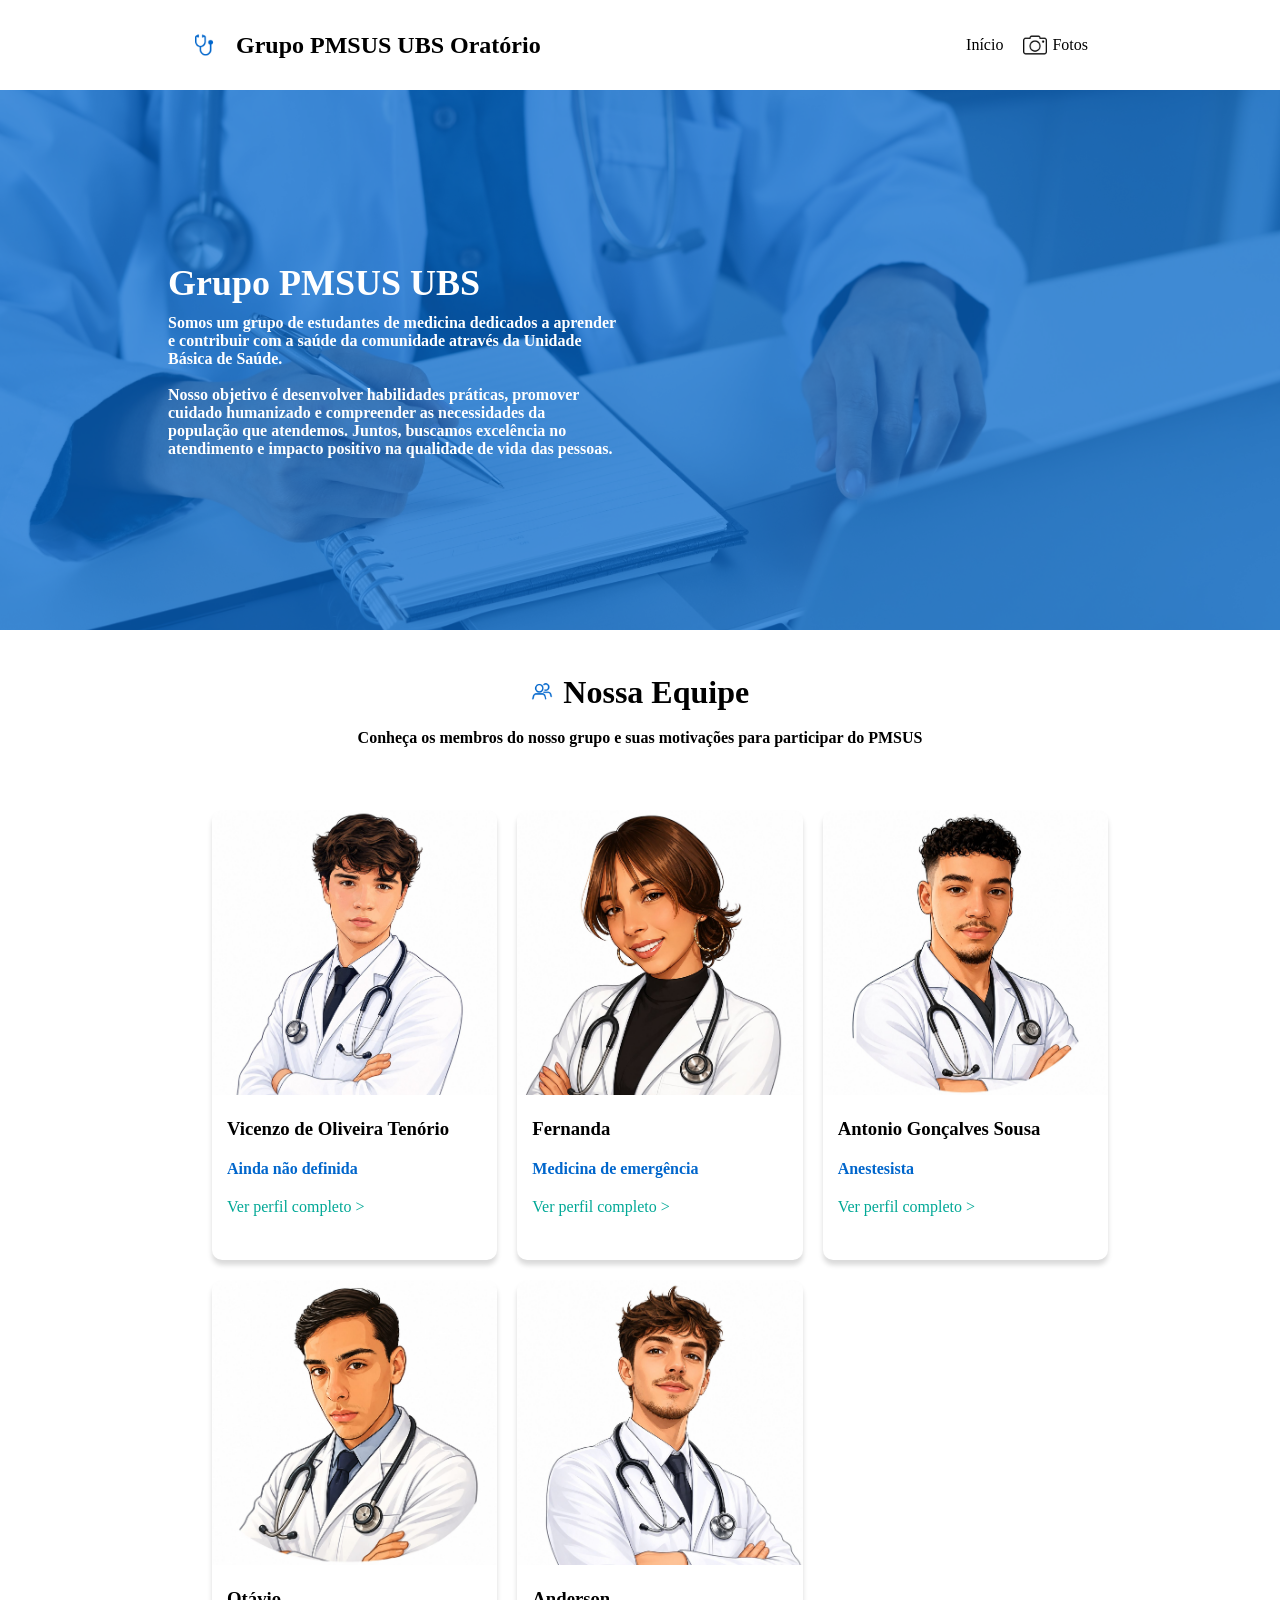
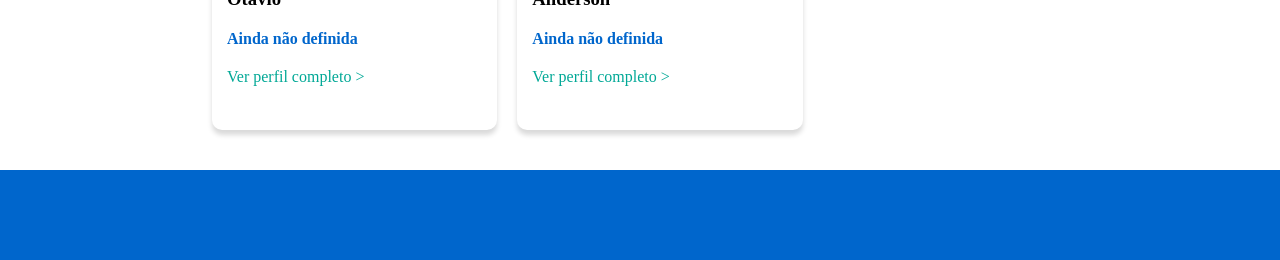
==== index.html @ 5a1e893e "Add initial HTML structure, CSS styles, and JavaScript for team member loading - Created index.html " ====
<!DOCTYPE html>
<html lang="en">

<head>
    <meta charset="UTF-8">
    <meta name="viewport" content="width=device-width, initial-scale=1.0">
    <title>Grupo PMSUS UBS</title>
    <link rel="stylesheet" href="css/styles.css">
</head>

<body>
    <div class="navbar">
        <div class="navFix">
            <div class="content">
                <img class="icon" src="css/assets/estetoscopio.png">
                <h2>Grupo PMSUS UBS Oratório</h2>
            </div>
            <div class="content">
                <a class="menu" href="#">Início</a>
                <a class="menu" href="#"><img class="icon" src="css/assets/camera.png"> Fotos</a>
            </div>
        </div>
    </div>

    <div class="home">
        <div class="bg">
            <div class="bgFix">
                <div class="section">
                    <h1>
                        Grupo PMSUS UBS
                    </h1>
                    <h4>
                        Somos um grupo de estudantes de medicina dedicados a aprender e contribuir com a saúde da comunidade
                        através da Unidade Básica de Saúde.
                        <br><br>
                        Nosso objetivo é desenvolver habilidades práticas, promover cuidado humanizado e compreender as
                        necessidades da população que atendemos. Juntos, buscamos excelência no atendimento e impacto positivo
                        na qualidade de vida das pessoas.
                    </h4>
                </div>
            </div>
        </div>
    </div>

    <div class="team">
        <div class="teamText">
            <div class="box">
                <img src="css/assets/grupo.png" class="iconTeam">
                <h1>
                    Nossa Equipe
                </h1>
            </div>
            <div class="box">
                <h4>Conheça os membros do nosso grupo e suas motivações para participar do PMSUS</h4>
            </div>
        </div>
        <div class="teamMembers">
            <div class="fix" id="teamContainer">
                
            </div>
        </div>
    </div>

    <div class="footer"></div>
</body>

</html>
<script src="js/script.js"></script>
---- css/styles.css ----
* {
    margin: 0;
    padding: 0;
    box-sizing: border-box;
}

.body {
    overflow-x: hidden;
}

.navbar {
    display: flex;
    background-color: #fff;
    color: #000;
    width: 100vw;
    height: 10vh;
    justify-content: center;
    align-items: center;
    box-shadow: 0px 4px 4px rgba(0, 0, 0, 0.25);
}

.navFix {
    display: flex;
    width: 80%;
    height: 40%;
    justify-content: space-between;
    align-items: center;
    padding: 0 5%;
}

.content {
    display: flex;
    align-items: center;
    gap: 20px;
}

.icon {
    width: 24px;
    height: 24px;
}

.menu {
    text-decoration: none;
    color: #000;
    font-size: 16px;
    font-weight: 500;
    text-align: center;
    align-items: center;
    display: flex;
    gap: 5px;
}

.home{
    width: 100vw;
    height: 60vh;
    background-image: url('/css/assets/back.jpg');
    background-size: cover;
    background-position: center;
}

.bg {
    background-color: #0066ccb3;
    width: 100%;
    height: 100%;
    padding: 0 50px 0 50px;
    display: flex;
    justify-content: center;
}

.bgFix {
    display: flex;
    width: 80%;
    height: 100%;
    align-items: center;
}

.section {
    width: 35vw;
    min-width: 35vw;
    height: 90%;
    display: flex;
    flex-direction: column;
    justify-content: center;
    color: #fff;
}

.section h1 {
    font-size: 36px;
    font-weight: 700;
    margin-bottom: 10px;
    text-decoration: bold;
}

.section h4 {
    min-width: 300px;
}

.iconTXX {
    width: 100%;
}

.team {
    padding-top: 40px;
}

.teamText {
    /* display: flex; */
}

.box {
    width: 100%;
    height: 5vh;
    display: flex;
    justify-content: center;
    align-items: center;
    gap: 10px;
}

.iconTeam {
    height: 50%;
}

.teamMembers {
    display: flex;
    width: 100%;
    height: fit-content;
    justify-content: center;
    margin: 20px;
}

.fix {
    display: grid;
    width: 70%;
    margin-top: 30px;
    grid-template-columns: repeat(auto-fit, minmax(250px, 1fr));
    gap: 20px;
    justify-items: center;
}

.card {
    min-width: 250px;
    max-width: 375px;
    height: 450px;
    border-radius: 10px;
    background-color: #fff;
    box-shadow: 0px 5px 5px rgba(0, 0, 0, 0.15);
    overflow: hidden;
}

.card:hover {
    transform: scale(1.01);
    box-shadow: 0px 10px 15px rgba(0, 0, 0, 0.3);
    transition: all 0.3s ease;
}

.image {
    width: 100%;
    height: 65%;
    max-height: 310px;
    border-radius: 10px 10px 0 0;
    object-fit: cover;
    overflow: hidden;
    object-position: center;
}

.image img {
    width: 100%;
    object-fit: cover;
    zoom: 1.2;
}

.info {
    display: flex;
    flex-direction: column;
    width: 100%;
    height: 50%;
    gap: 10px;
}

.footer {
    margin-top: 40px;
    width: 100%;
    height: 10vh;
    background-color: #0066cc;
}


.info {
    padding: 15px;
    gap: 20px;
}

.btn {
    text-decoration: none;
    color: #00A896;
}

.specialty {
    color: #0066cc;
}
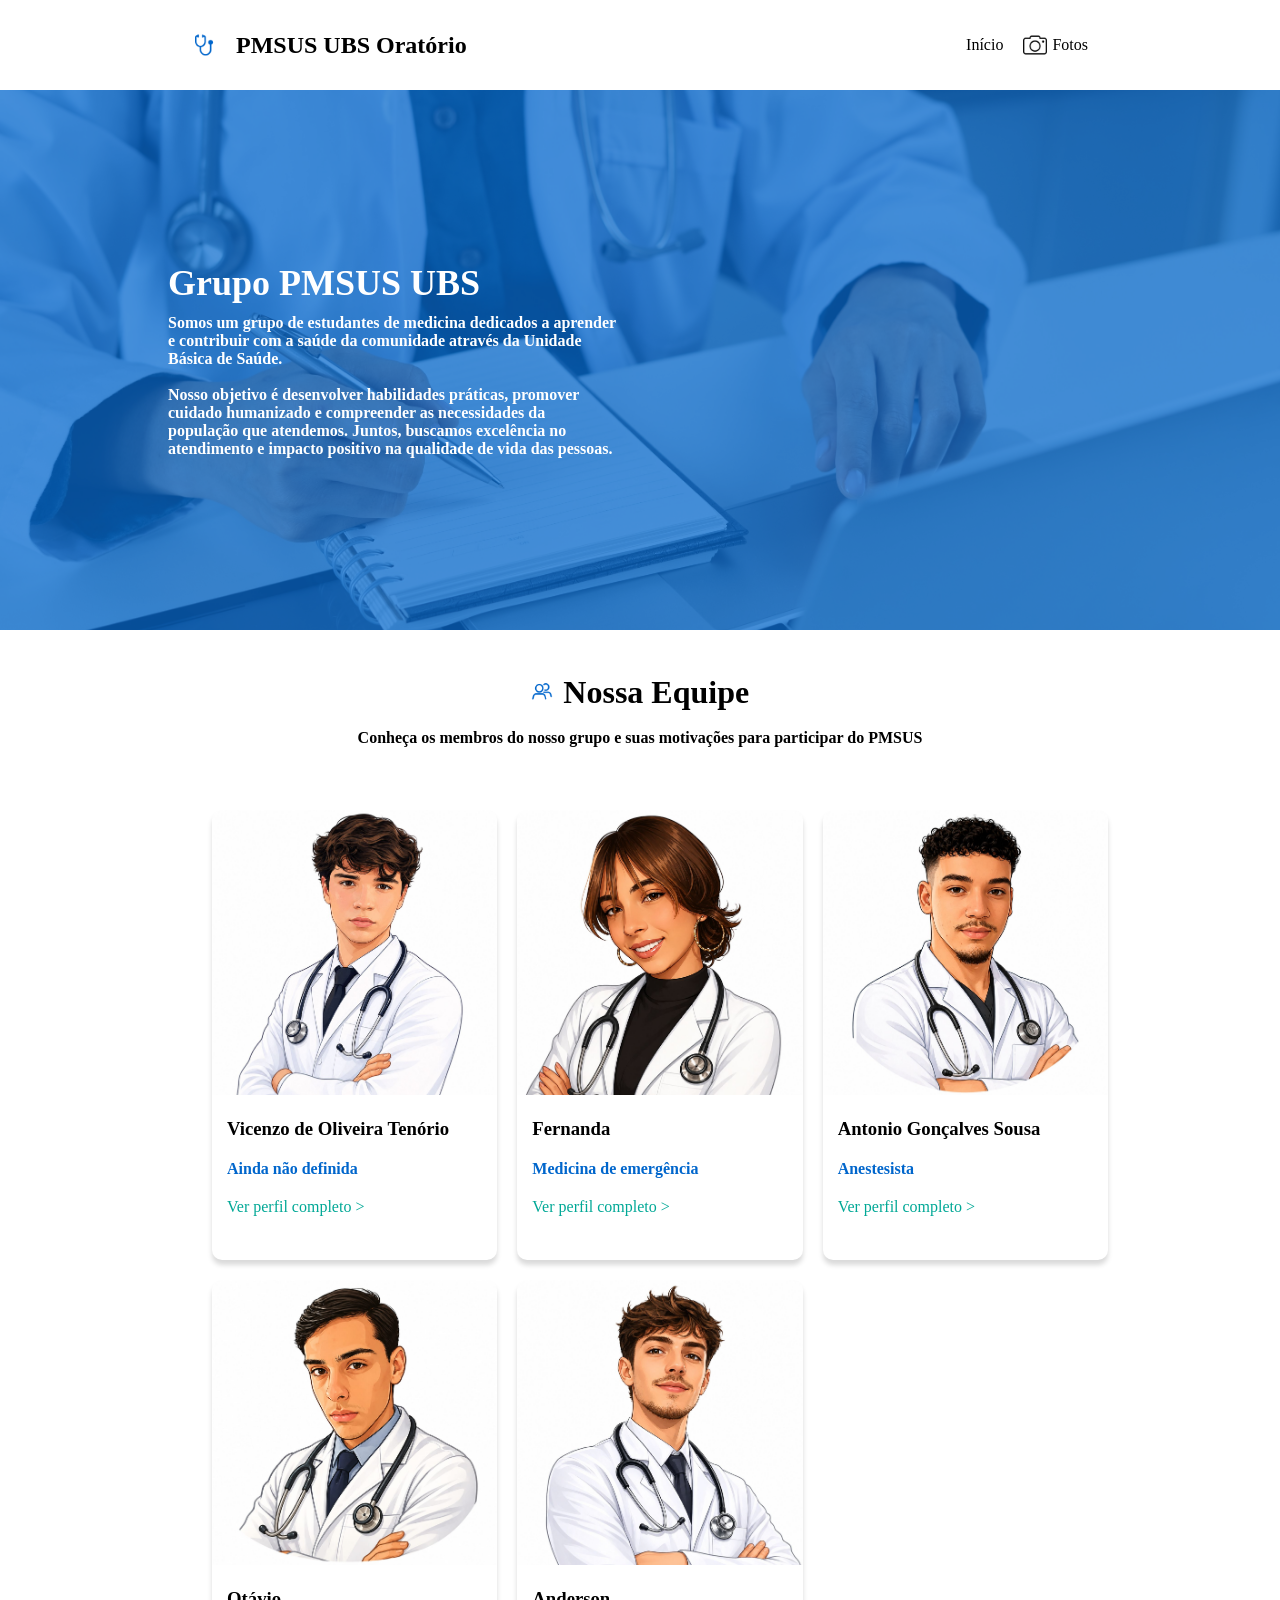
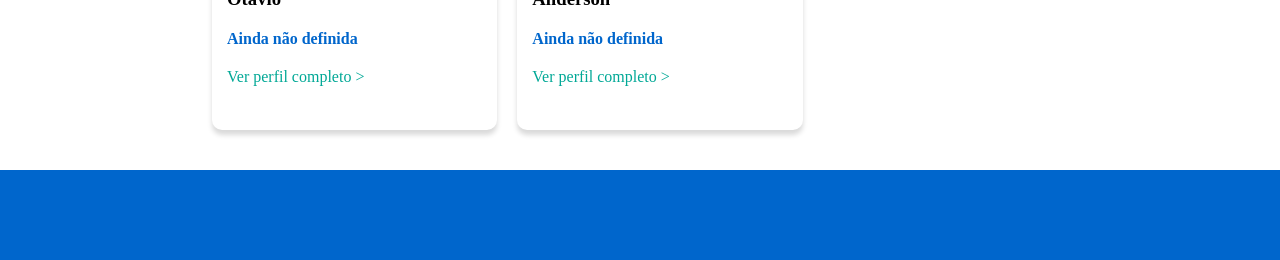
==== commit e3bbb907: "Add member profile page with layout and structure - Created a new HTML file for the member profile p" ====
--- a/index.html
+++ b/index.html
@@ -13,10 +13,10 @@
         <div class="navFix">
             <div class="content">
                 <img class="icon" src="css/assets/estetoscopio.png">
-                <h2>Grupo PMSUS UBS Oratório</h2>
+                <h2>PMSUS UBS Oratório</h2>
             </div>
             <div class="content">
-                <a class="menu" href="#">Início</a>
+                <a class="menu" href="./index.html">Início</a>
                 <a class="menu" href="#"><img class="icon" src="css/assets/camera.png"> Fotos</a>
             </div>
         </div>
--- a/css/styles.css
+++ b/css/styles.css
@@ -4,7 +4,7 @@
     box-sizing: border-box;
 }
 
-.body {
+body {
     overflow-x: hidden;
 }
 
@@ -50,7 +50,7 @@
     gap: 5px;
 }
 
-.home{
+.home {
     width: 100vw;
     height: 60vh;
     background-image: url('/css/assets/back.jpg');
@@ -114,6 +114,11 @@
     justify-content: center;
     align-items: center;
     gap: 10px;
+}
+
+.box h4 {
+    width: 70vw;
+    text-align: center;
 }
 
 .iconTeam {
@@ -199,3 +204,180 @@
     color: #0066cc;
 }
 
+.memberBg {
+    background-color: #f0f0f0;
+    width: 100%;
+    min-height: 100vh;
+        display: flex;
+    justify-content: center;
+    align-items: center;
+}
+
+.memberCard {
+    width: 60vw;
+    min-height: 125vh;
+    height: auto;
+    background-color: #fff;
+    border-radius: 40px;
+    box-shadow: 0px 5px 5px rgba(0, 0, 0, 0.15);
+    display: flex;
+    flex-direction: column;
+    align-items: center;
+    gap: 10px;
+    margin: 30px 0px;
+}
+
+.memberColor {
+    width: 100%;
+    height: 13vh;
+    background: linear-gradient(90deg, #0066cc 0%, #00A896 100%);
+    border-radius: 40px 40px 0 0;
+}
+
+.memberInfo {
+    display: flex;
+    flex-direction: column;
+    align-items: center;
+    gap: 15px;
+    padding: 20px;
+    text-align: center;
+}
+
+.memberImage {
+    width: 150px;
+    height: 150px;
+    border-radius: 50%;
+    object-fit: cover;
+    border: 5px solid #fff;
+    margin-top: -80px;
+}
+
+.memberContentFix {
+    display: flex;
+    flex-direction: column;
+    gap: 10px;
+    width: 80%;
+}
+
+.expectations {
+    margin-top: 20px;
+    width: 80%;
+    border: 1px solid #0066cc;
+    background-color: #0066cc20;
+    font-weight: 500;
+    border-radius: 20px;
+    display: flex;
+    gap: 5px;
+    align-items: center;
+}
+
+.fixExpectation {
+    display: flex;
+    flex-direction: column;
+    gap: 10px;
+    margin: 0 20px;
+}
+
+.expectationImg img {
+    width: 50px;
+    margin: 30px;
+}
+
+
+.challenges {
+    margin-top: 20px;
+    width: 80%;
+    border: 1px solid #f97316;
+    background-color: #f9731620;
+    font-weight: 500;
+    border-radius: 20px;
+    display: flex;
+    gap: 5px;
+    align-items: center;
+}
+
+.fixChallenges {
+    display: flex;
+    flex-direction: column;
+    gap: 10px;
+    margin: 0 20px;
+
+}
+
+.challengesImg img {
+    width: 50px;
+    margin: 30px;
+}
+
+
+.motivations {
+    margin: 20px 0;
+    width: 80%;
+    border: 1px solid #00a896;
+    background-color: #00a89620;
+    font-weight: 500;
+    border-radius: 20px;
+    display: flex;
+    gap: 5px;
+    align-items: center;
+}
+
+.fixMotivations {
+    display: flex;
+    flex-direction: column;
+    gap: 10px;
+    margin: 0 20px;
+}
+
+.motivationsImg img {
+    width: 50px;
+    margin: 30px;
+}
+
+.expectations,
+.challenges,
+.motivations {
+    width: 80%;
+    min-height: 120px;
+    height: auto; /* ESSENCIAL */
+    padding: 15px;
+    align-items: flex-start; /* evita cortar texto */
+}
+
+.fixExpectation,
+.fixChallenges,
+.fixMotivations {
+    display: flex;
+    flex-direction: column;
+    gap: 10px;
+    margin: 0 20px;
+    height: auto; /* ESSENCIAL */
+}
+
+p {
+    word-wrap: break-word;
+    overflow-wrap: break-word;
+}
+
+@media (max-width: 768px) {
+    .memberCard {
+        width: 90vw;
+    }
+
+    .expectations,
+    .challenges,
+    .motivations {
+        flex-direction: column;
+        align-items: flex-start;
+    }
+
+    .expectationImg img,
+    .challengesImg img,
+    .motivationsImg img {
+        margin: 10px;
+    }
+
+    .navFix {
+        width: 100%;
+    }
+}
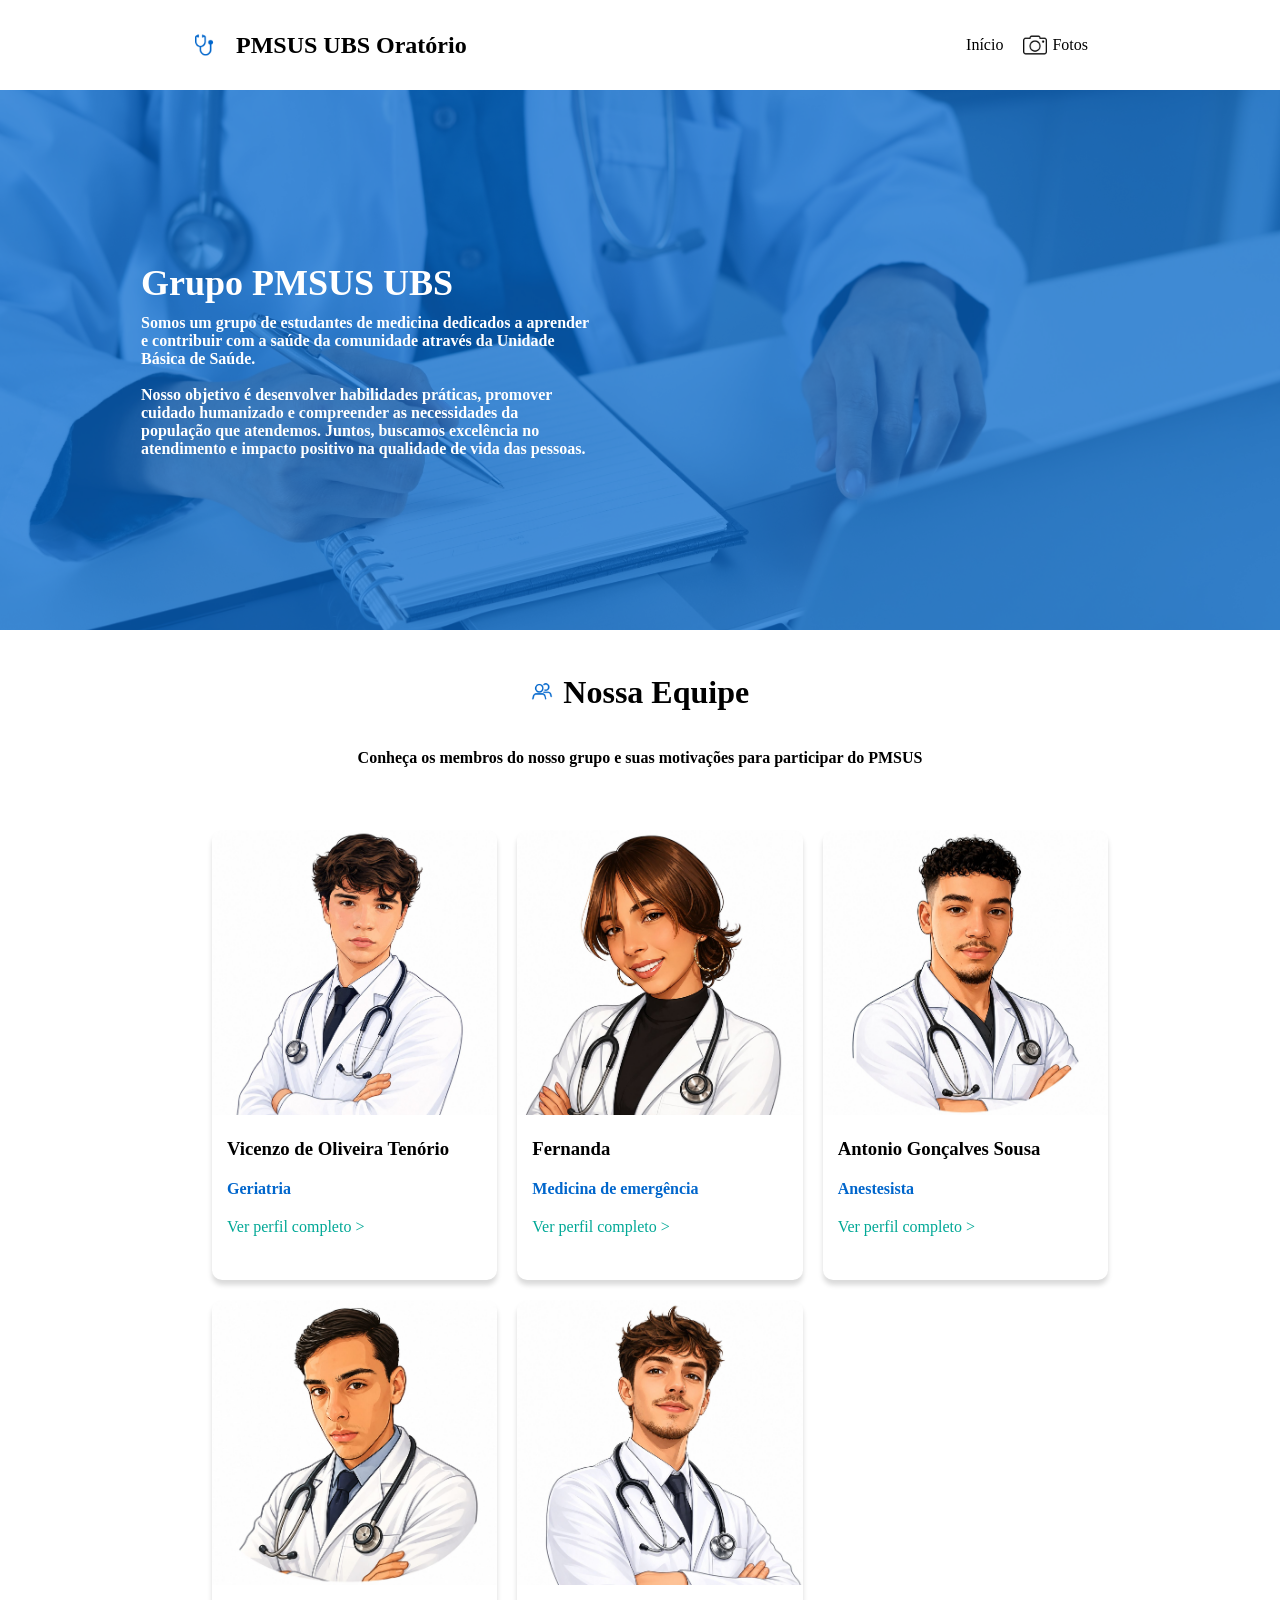
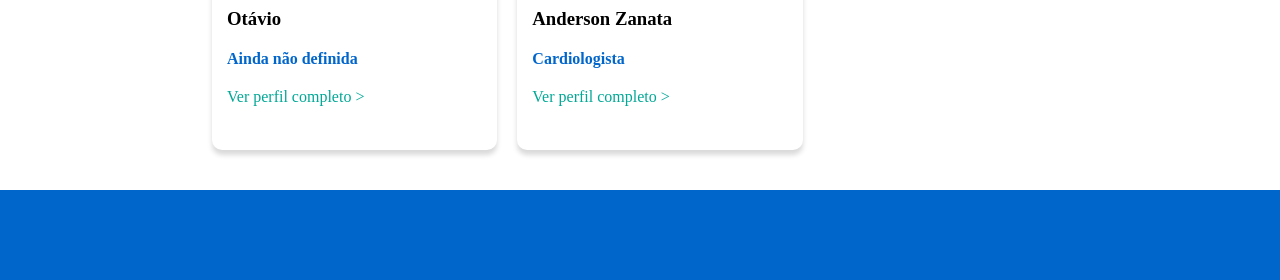
==== commit e511bc84: "Update team introduction text for clarity and improve formatting" ====
--- a/index.html
+++ b/index.html
@@ -4,6 +4,7 @@
 <head>
     <meta charset="UTF-8">
     <meta name="viewport" content="width=device-width, initial-scale=1.0">
+    <link rel="icon" href="./css/assets/iconTXX.png" type="image/png">
     <title>Grupo PMSUS UBS</title>
     <link rel="stylesheet" href="css/styles.css">
 </head>
@@ -30,11 +31,13 @@
                         Grupo PMSUS UBS
                     </h1>
                     <h4>
-                        Somos um grupo de estudantes de medicina dedicados a aprender e contribuir com a saúde da comunidade
+                        Somos um grupo de estudantes de medicina dedicados a aprender e contribuir com a saúde da
+                        comunidade
                         através da Unidade Básica de Saúde.
                         <br><br>
                         Nosso objetivo é desenvolver habilidades práticas, promover cuidado humanizado e compreender as
-                        necessidades da população que atendemos. Juntos, buscamos excelência no atendimento e impacto positivo
+                        necessidades da população que atendemos. Juntos, buscamos excelência no atendimento e impacto
+                        positivo
                         na qualidade de vida das pessoas.
                     </h4>
                 </div>
@@ -56,7 +59,7 @@
         </div>
         <div class="teamMembers">
             <div class="fix" id="teamContainer">
-                
+
             </div>
         </div>
     </div>
--- a/css/styles.css
+++ b/css/styles.css
@@ -4,7 +4,7 @@
     box-sizing: border-box;
 }
 
-body {
+html, body {
     overflow-x: hidden;
 }
 
@@ -12,7 +12,7 @@
     display: flex;
     background-color: #fff;
     color: #000;
-    width: 100vw;
+    width: 100%;
     height: 10vh;
     justify-content: center;
     align-items: center;
@@ -51,9 +51,9 @@
 }
 
 .home {
-    width: 100vw;
+    width: 100%;
     height: 60vh;
-    background-image: url('/css/assets/back.jpg');
+    background-image: url('../css/assets/back.jpg');
     background-size: cover;
     background-position: center;
 }
@@ -62,7 +62,7 @@
     background-color: #0066ccb3;
     width: 100%;
     height: 100%;
-    padding: 0 50px 0 50px;
+    padding: 0 50px 0 20px;
     display: flex;
     justify-content: center;
 }
@@ -104,7 +104,9 @@
 }
 
 .teamText {
-    /* display: flex; */
+    display: flex;
+    flex-direction: column;
+    gap: 20px;
 }
 
 .box {
@@ -198,6 +200,7 @@
 .btn {
     text-decoration: none;
     color: #00A896;
+    cursor: pointer;
 }
 
 .specialty {
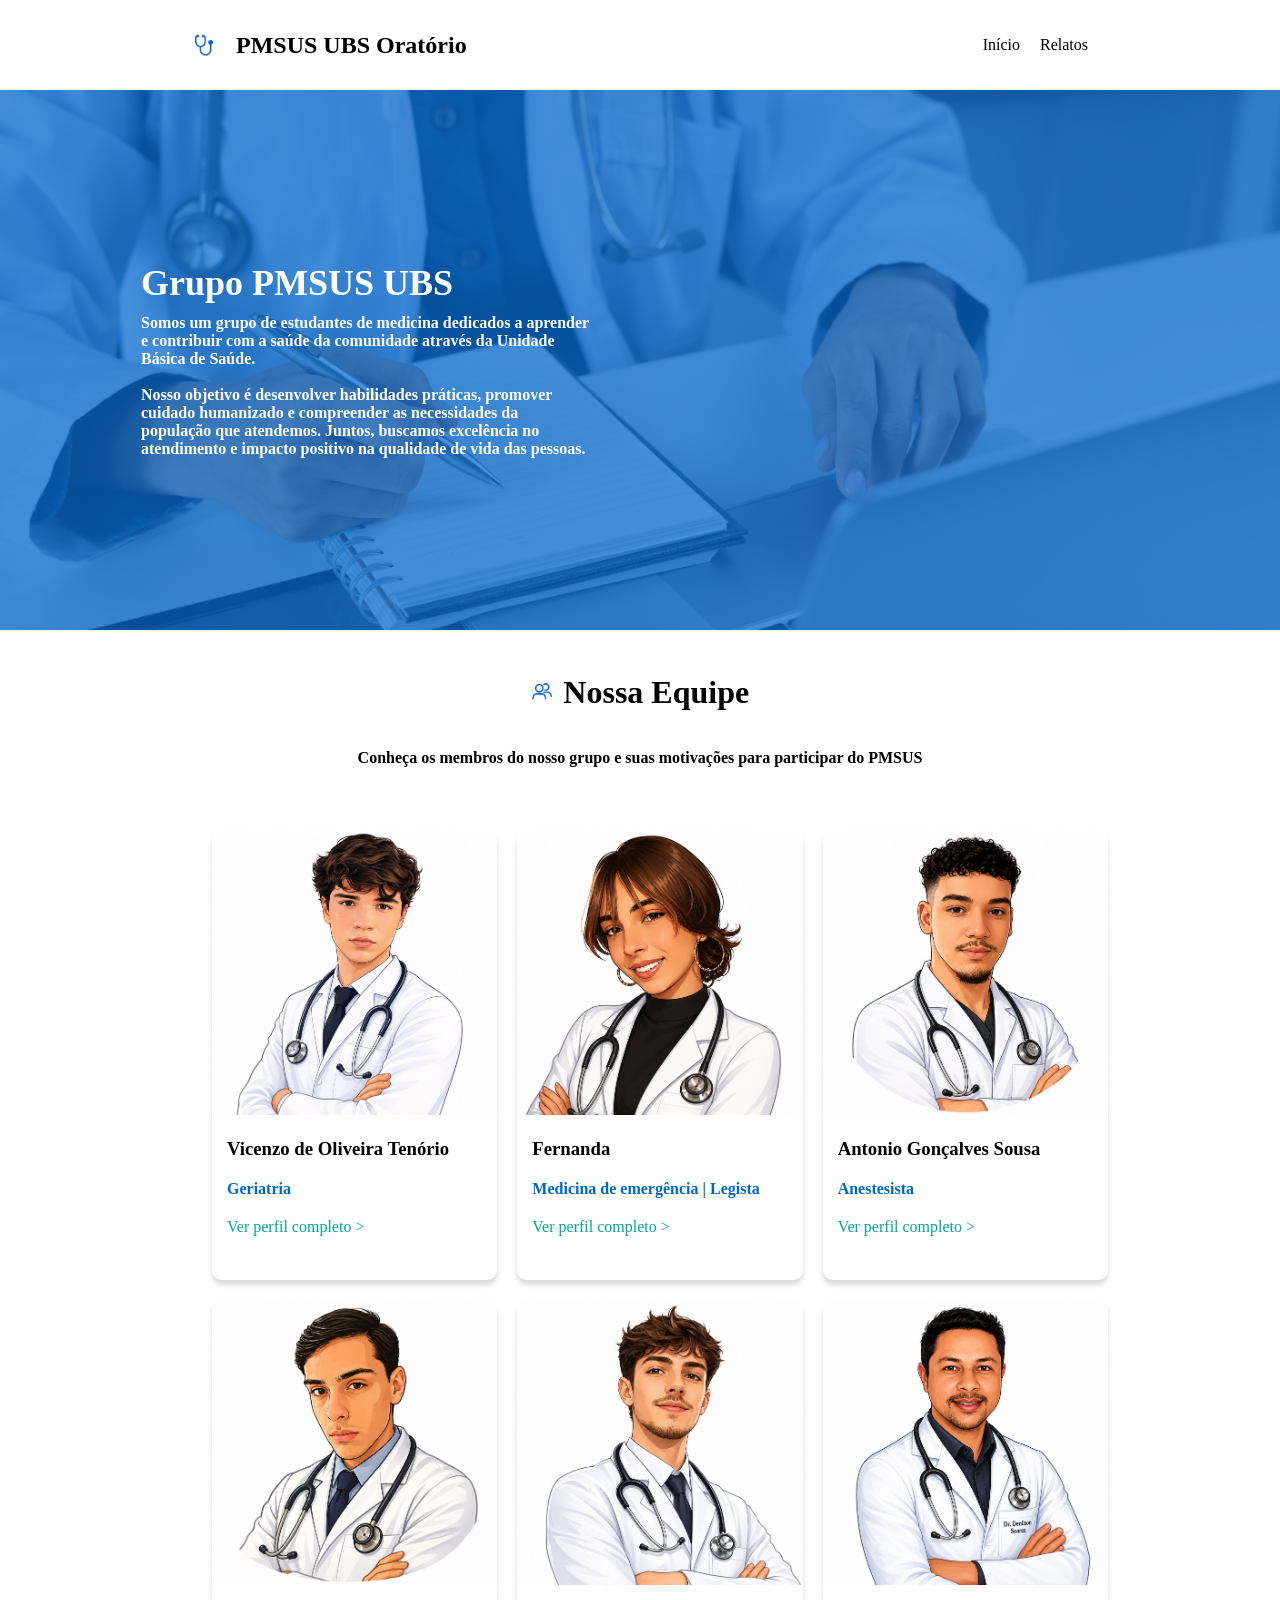
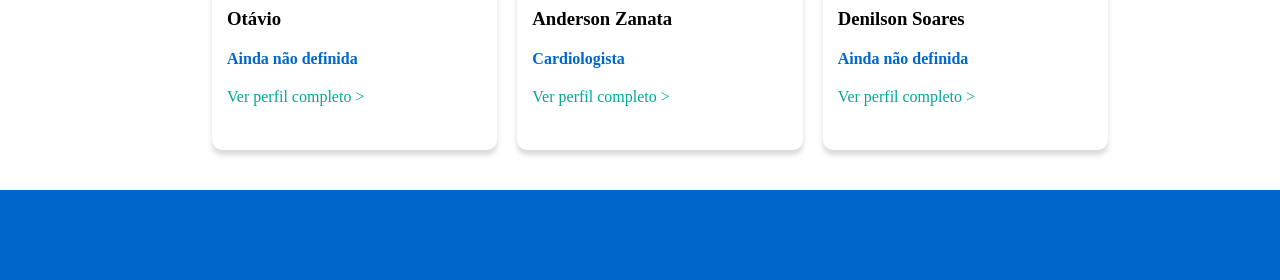
==== commit b45d0173: "Add relatos page and update navigation links for improved access to health reports Co-authored-by: C" ====
--- a/index.html
+++ b/index.html
@@ -18,7 +18,7 @@
             </div>
             <div class="content">
                 <a class="menu" href="./index.html">Início</a>
-                <a class="menu" href="#"><img class="icon" src="css/assets/camera.png"> Fotos</a>
+                <a class="menu" href="./relatosPage/relatos.html">Relatos</a>
             </div>
         </div>
     </div>
--- a/css/styles.css
+++ b/css/styles.css
@@ -383,4 +383,28 @@
     .navFix {
         width: 100%;
     }
+}
+
+.relatosCard {
+    display: flex;
+    flex-direction: column;
+    align-items: center;
+    gap: 20px;
+    padding: 40px;
+    text-align: center;
+}
+
+.relatoBtn {
+    text-decoration: none;
+    background-color: #0066cc;
+    color: white;
+    padding: 12px 24px;
+    border-radius: 12px;
+    font-weight: 600;
+    transition: 0.3s;
+}
+
+.relatoBtn:hover {
+    background-color: #0052a3;
+    transform: scale(1.03);
 }
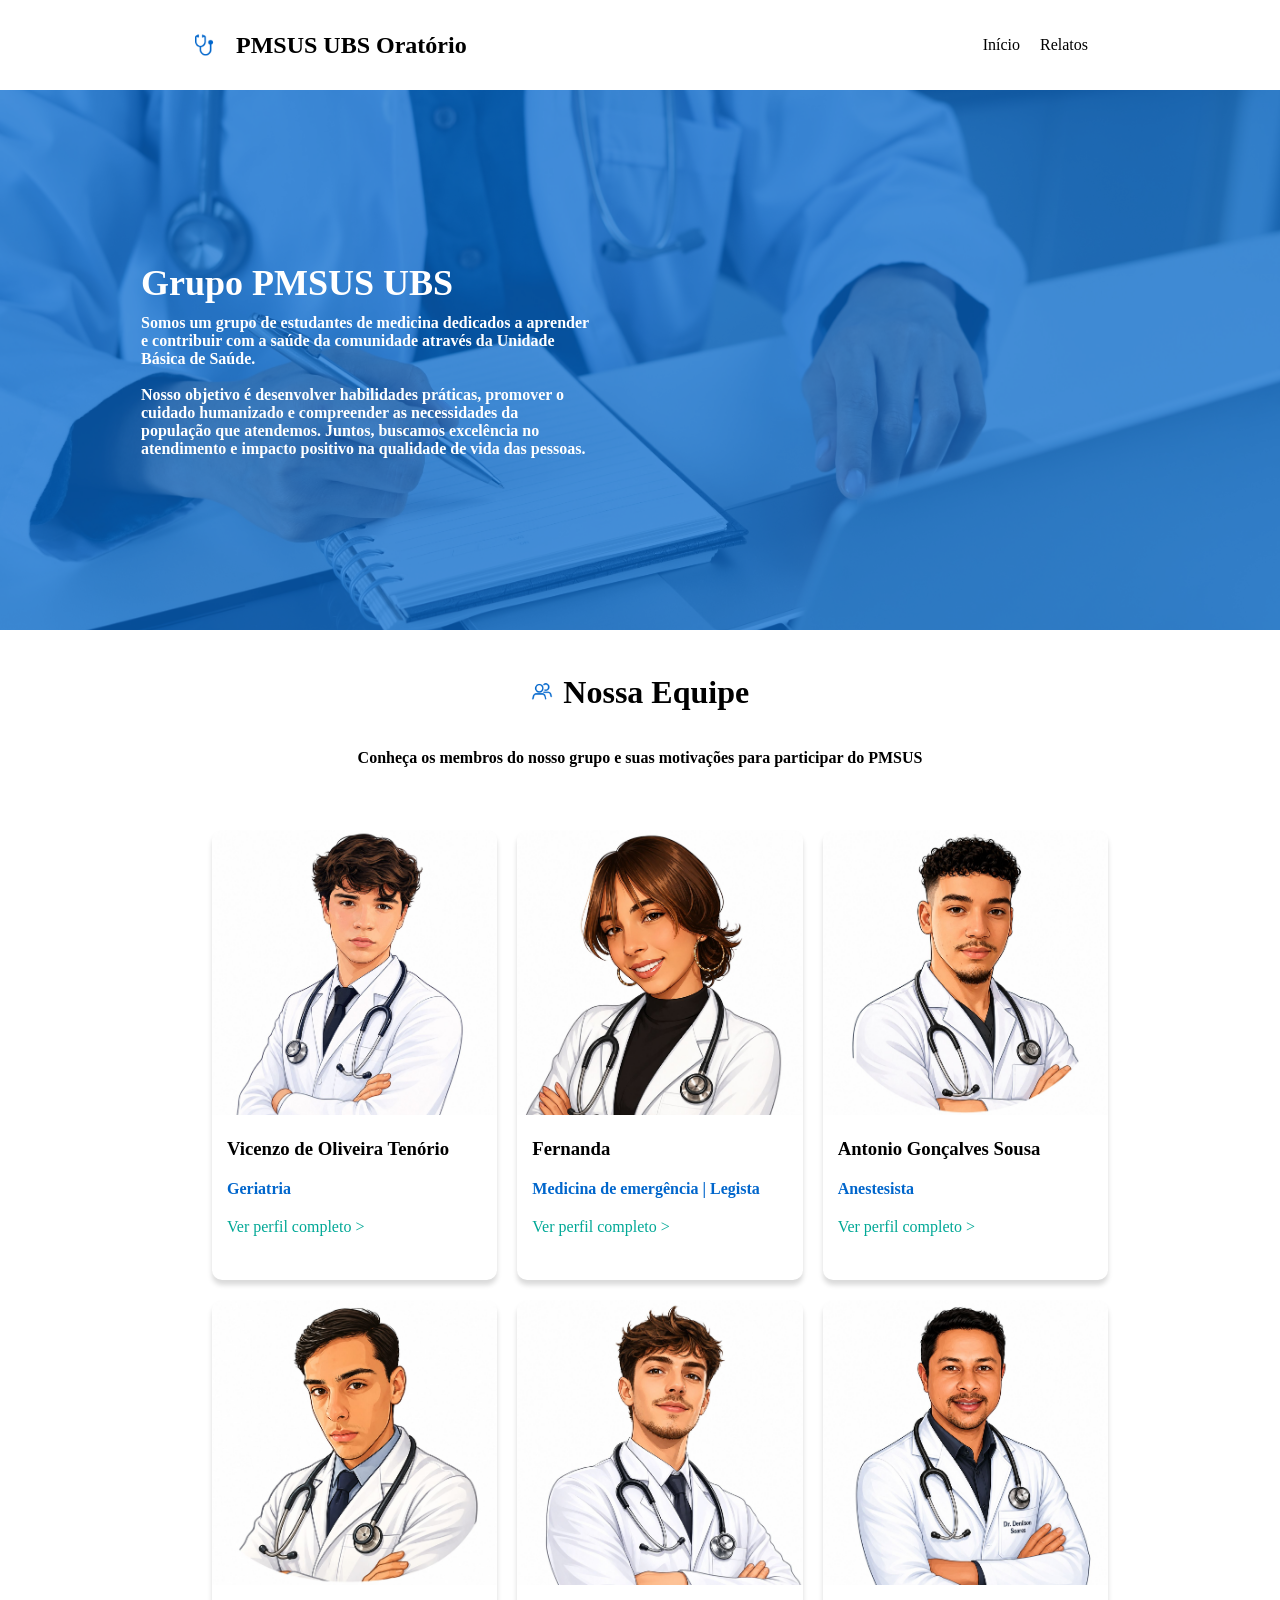
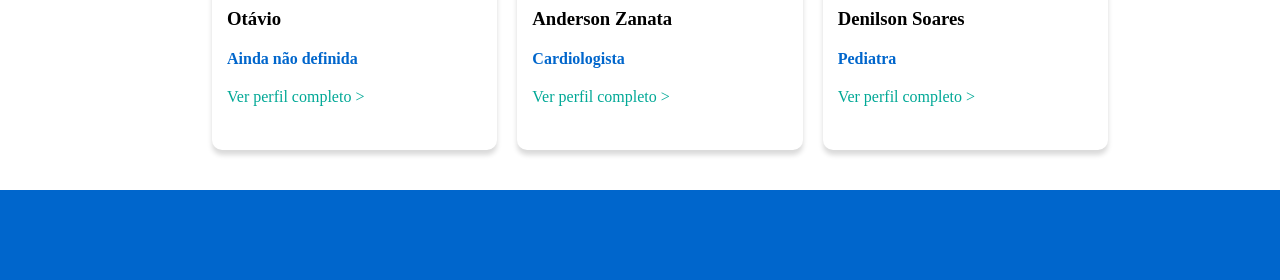
==== commit ba1d75f2: "Fix Antonio's name for consistency and improve phrasing in mission statement" ====
--- a/index.html
+++ b/index.html
@@ -35,7 +35,7 @@
                         comunidade
                         através da Unidade Básica de Saúde.
                         <br><br>
-                        Nosso objetivo é desenvolver habilidades práticas, promover cuidado humanizado e compreender as
+                        Nosso objetivo é desenvolver habilidades práticas, promover o cuidado humanizado e compreender as
                         necessidades da população que atendemos. Juntos, buscamos excelência no atendimento e impacto
                         positivo
                         na qualidade de vida das pessoas.
--- a/css/styles.css
+++ b/css/styles.css
@@ -228,6 +228,7 @@
     align-items: center;
     gap: 10px;
     margin: 30px 0px;
+    padding-bottom: 20px;
 }
 
 .memberColor {
@@ -407,4 +408,41 @@
 .relatoBtn:hover {
     background-color: #0052a3;
     transform: scale(1.03);
+}
+
+.dayReport {
+    width: 75%;
+    margin: 20px;
+}
+
+.dayReport details {
+    background-color: #fff;
+    border-radius: 8px;
+    padding: 15px;
+    box-shadow: 0 2px 5px rgba(0,0,0,0.1);
+}
+
+.dayReport summary {
+    font-size: 20px;
+    font-weight: bold;
+    cursor: pointer;
+    list-style: none;
+}
+
+.dayReport summary::-webkit-details-marker {
+    display: none;
+}
+
+.dayReport summary::after {
+    content: " ▼";
+    font-size: 14px;
+}
+
+.dayReport details[open] summary::after {
+    content: " ▲";
+}
+
+.dayReport p {
+    margin-top: 15px;
+    line-height: 1.6;
 }
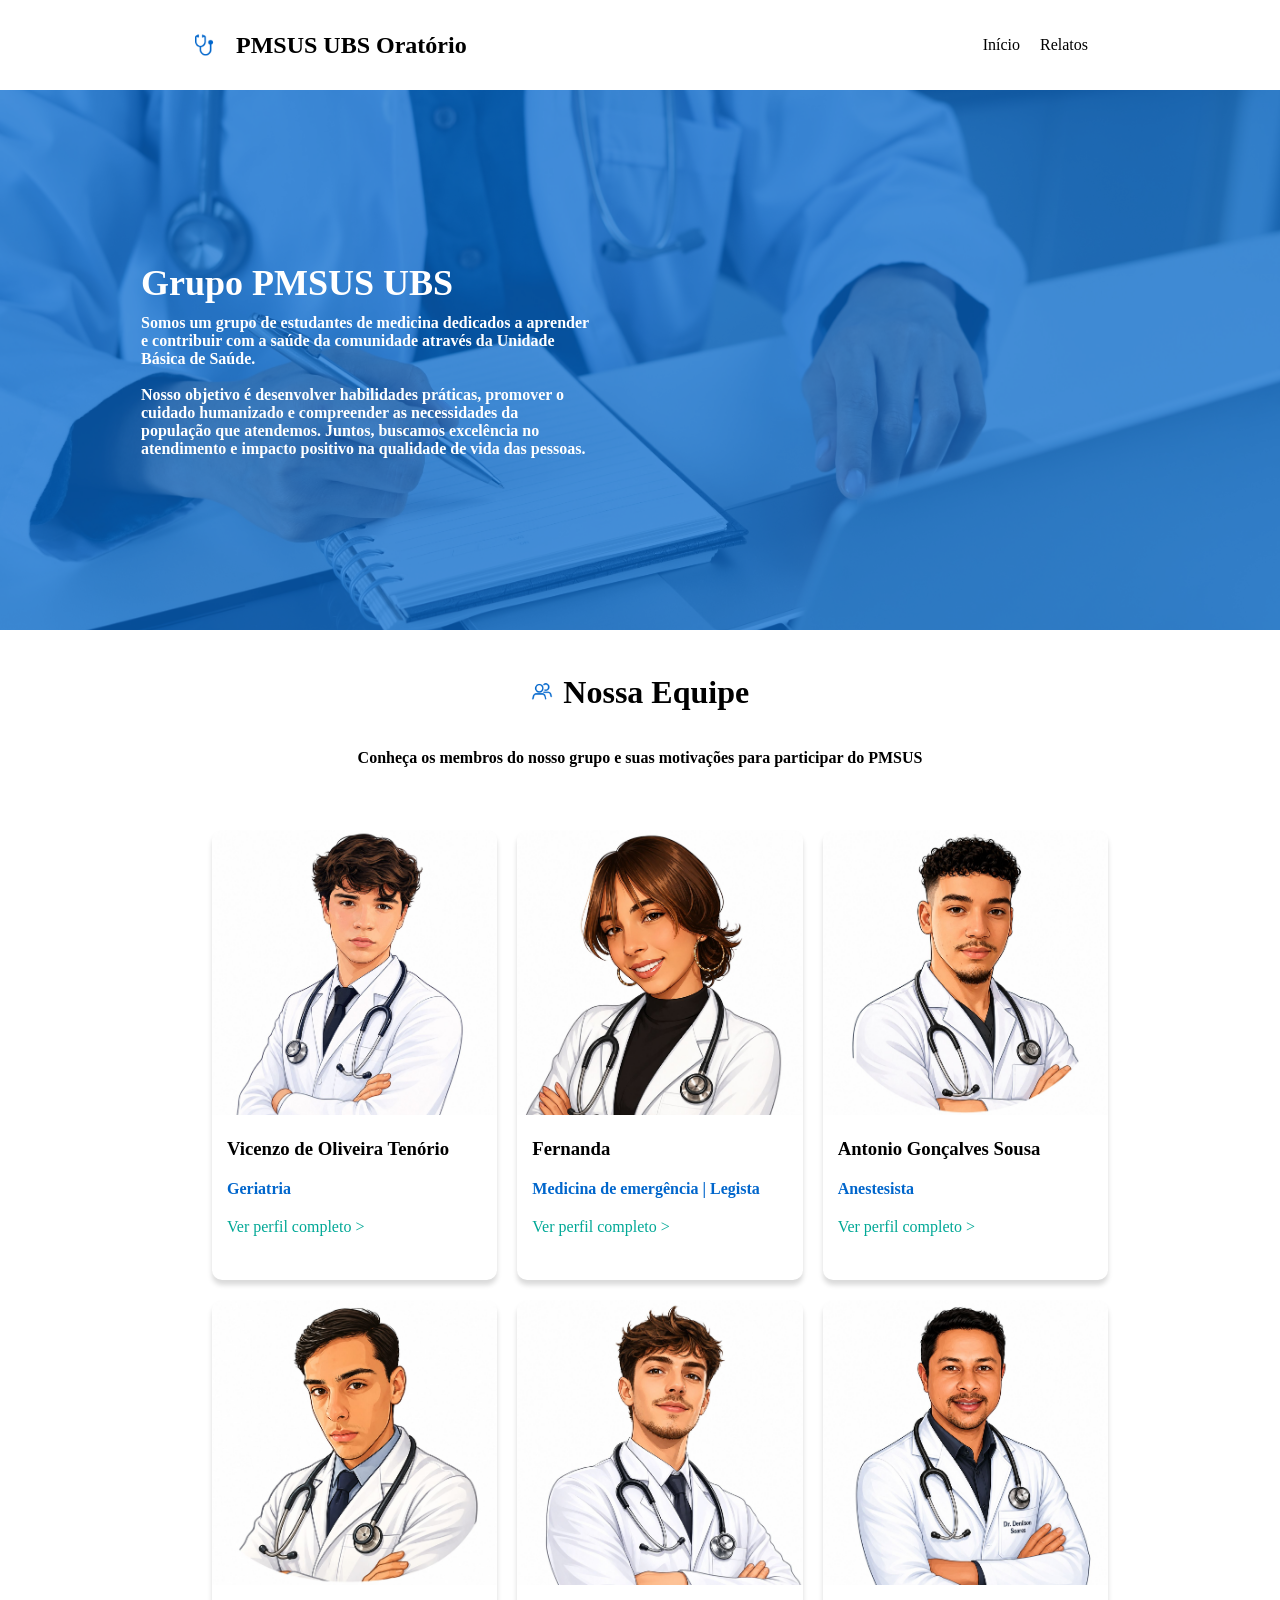
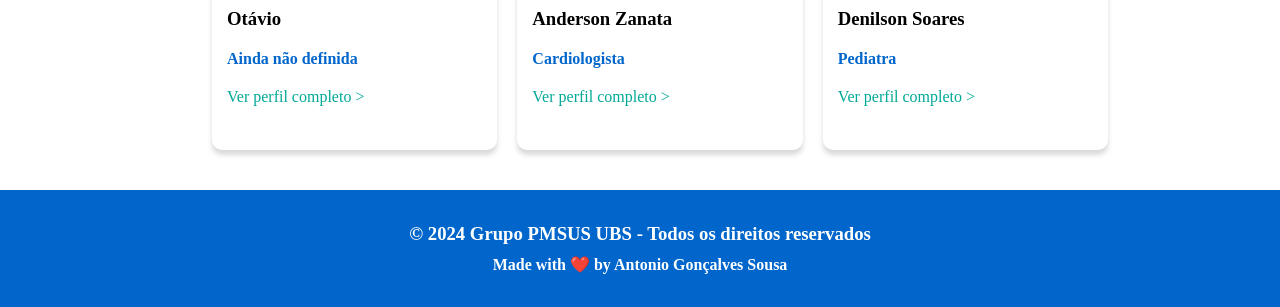
==== commit 538aac85: "Enhance footer with copyright notice and improve layout styling Co-authored-by: Copilot <copilot@git" ====
--- a/index.html
+++ b/index.html
@@ -64,7 +64,13 @@
         </div>
     </div>
 
-    <div class="footer"></div>
+    <div class="footer">
+        <h3>
+            © 2024 Grupo PMSUS UBS - Todos os direitos reservados
+        </h3>
+        <h4>Made with ❤️ by Antonio Gonçalves Sousa</h4>
+
+    </div>
 </body>
 
 </html>
--- a/css/styles.css
+++ b/css/styles.css
@@ -4,7 +4,8 @@
     box-sizing: border-box;
 }
 
-html, body {
+html,
+body {
     overflow-x: hidden;
 }
 
@@ -187,8 +188,15 @@
 .footer {
     margin-top: 40px;
     width: 100%;
-    height: 10vh;
+    height: 13vh;
     background-color: #0066cc;
+    display: flex;
+    flex-direction: column;
+    justify-content: center;
+    align-items: center;
+    gap: 10px;
+    text-align: center;
+    color: #ffffff;
 }
 
 
@@ -211,7 +219,7 @@
     background-color: #f0f0f0;
     width: 100%;
     min-height: 100vh;
-        display: flex;
+    display: flex;
     justify-content: center;
     align-items: center;
 }
@@ -343,9 +351,11 @@
 .motivations {
     width: 80%;
     min-height: 120px;
-    height: auto; /* ESSENCIAL */
+    height: auto;
+    /* ESSENCIAL */
     padding: 15px;
-    align-items: flex-start; /* evita cortar texto */
+    align-items: flex-start;
+    /* evita cortar texto */
 }
 
 .fixExpectation,
@@ -355,7 +365,8 @@
     flex-direction: column;
     gap: 10px;
     margin: 0 20px;
-    height: auto; /* ESSENCIAL */
+    height: auto;
+    /* ESSENCIAL */
 }
 
 p {
@@ -419,7 +430,7 @@
     background-color: #fff;
     border-radius: 8px;
     padding: 15px;
-    box-shadow: 0 2px 5px rgba(0,0,0,0.1);
+    box-shadow: 0 2px 5px rgba(0, 0, 0, 0.1);
 }
 
 .dayReport summary {
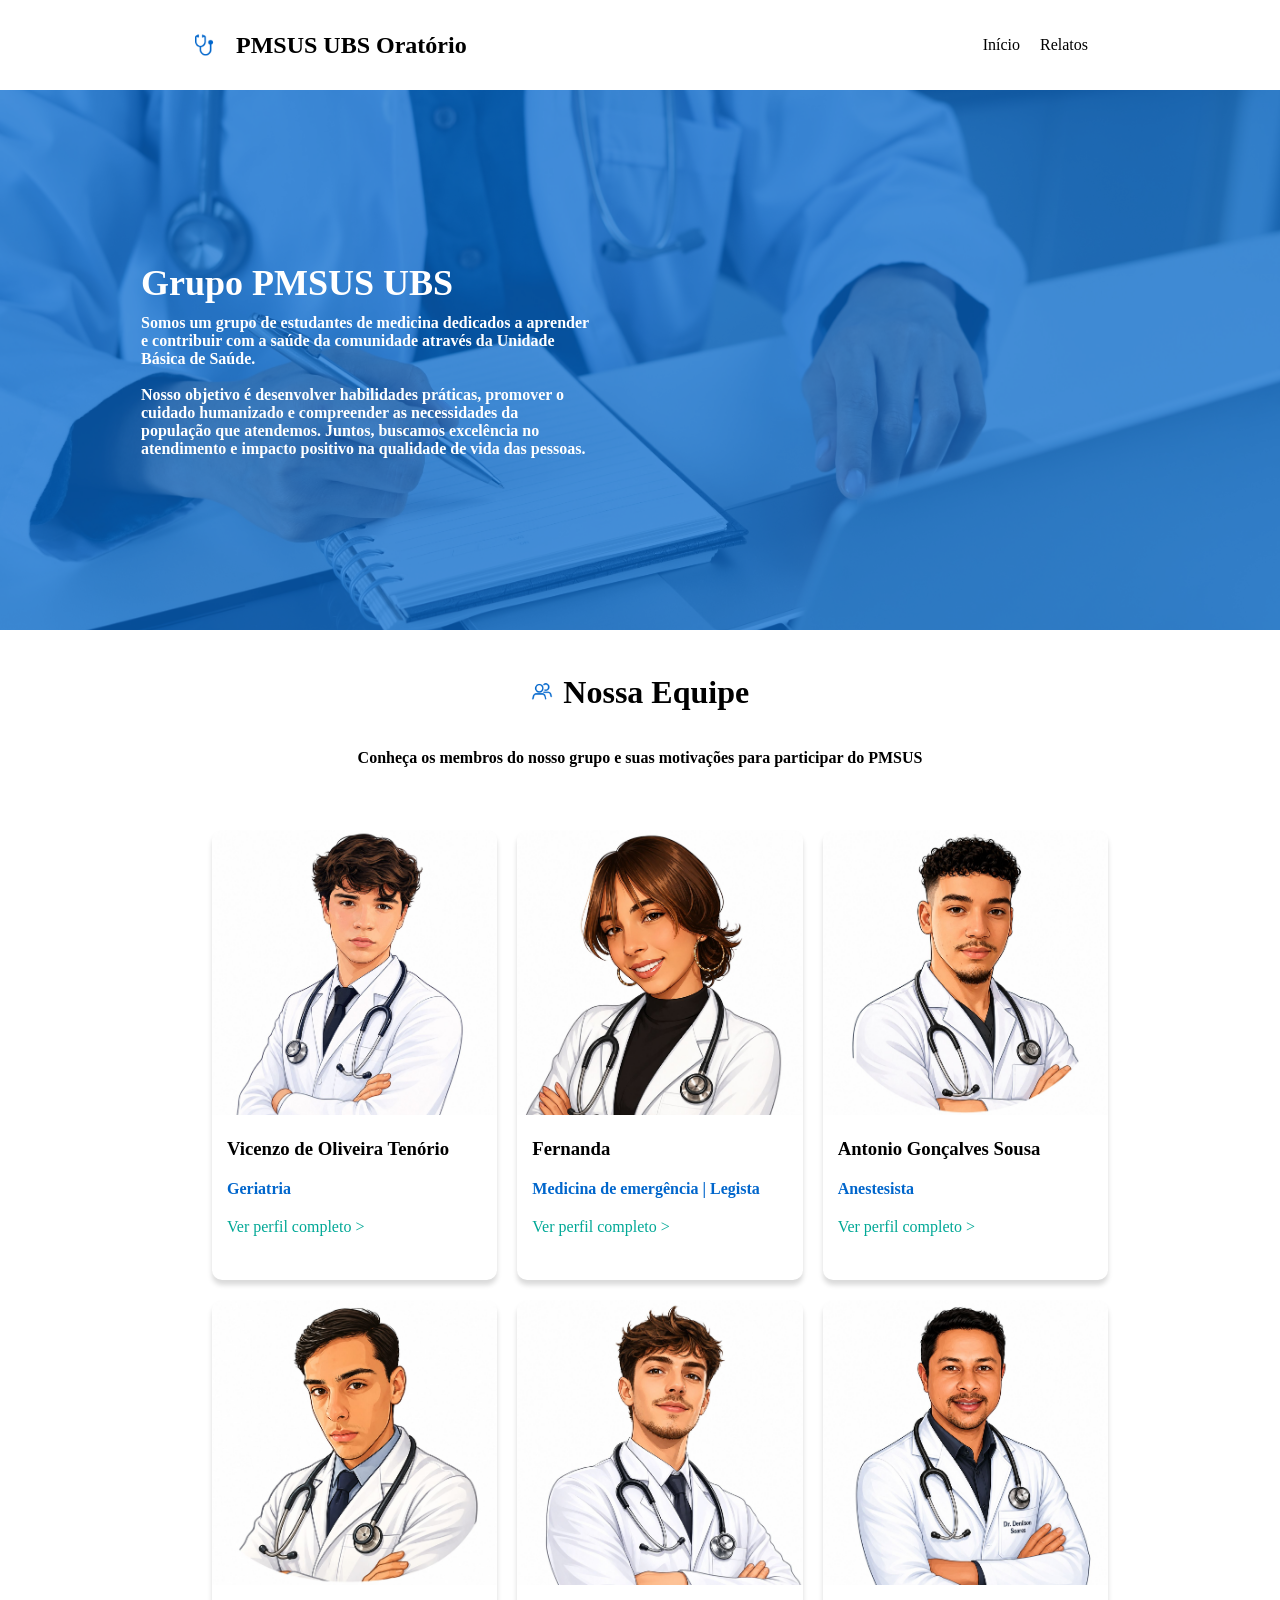
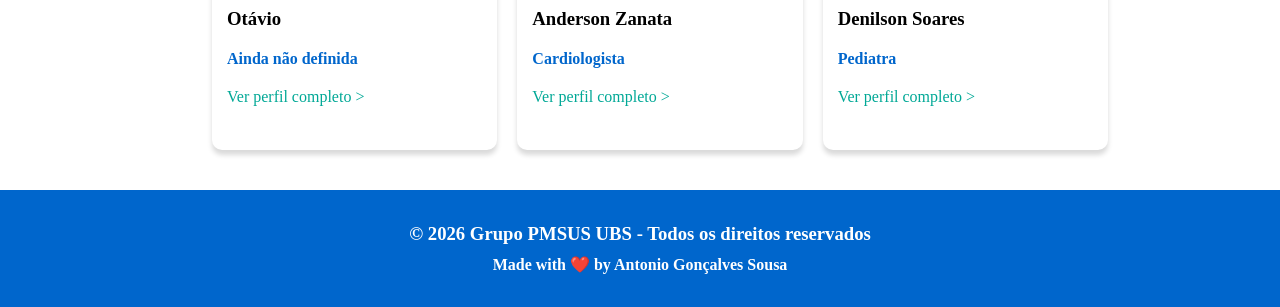
==== commit 7a7736d1: "Update footer copyright year to 2026" ====
--- a/index.html
+++ b/index.html
@@ -66,7 +66,7 @@
 
     <div class="footer">
         <h3>
-            © 2024 Grupo PMSUS UBS - Todos os direitos reservados
+            © 2026 Grupo PMSUS UBS - Todos os direitos reservados
         </h3>
         <h4>Made with ❤️ by Antonio Gonçalves Sousa</h4>
 
